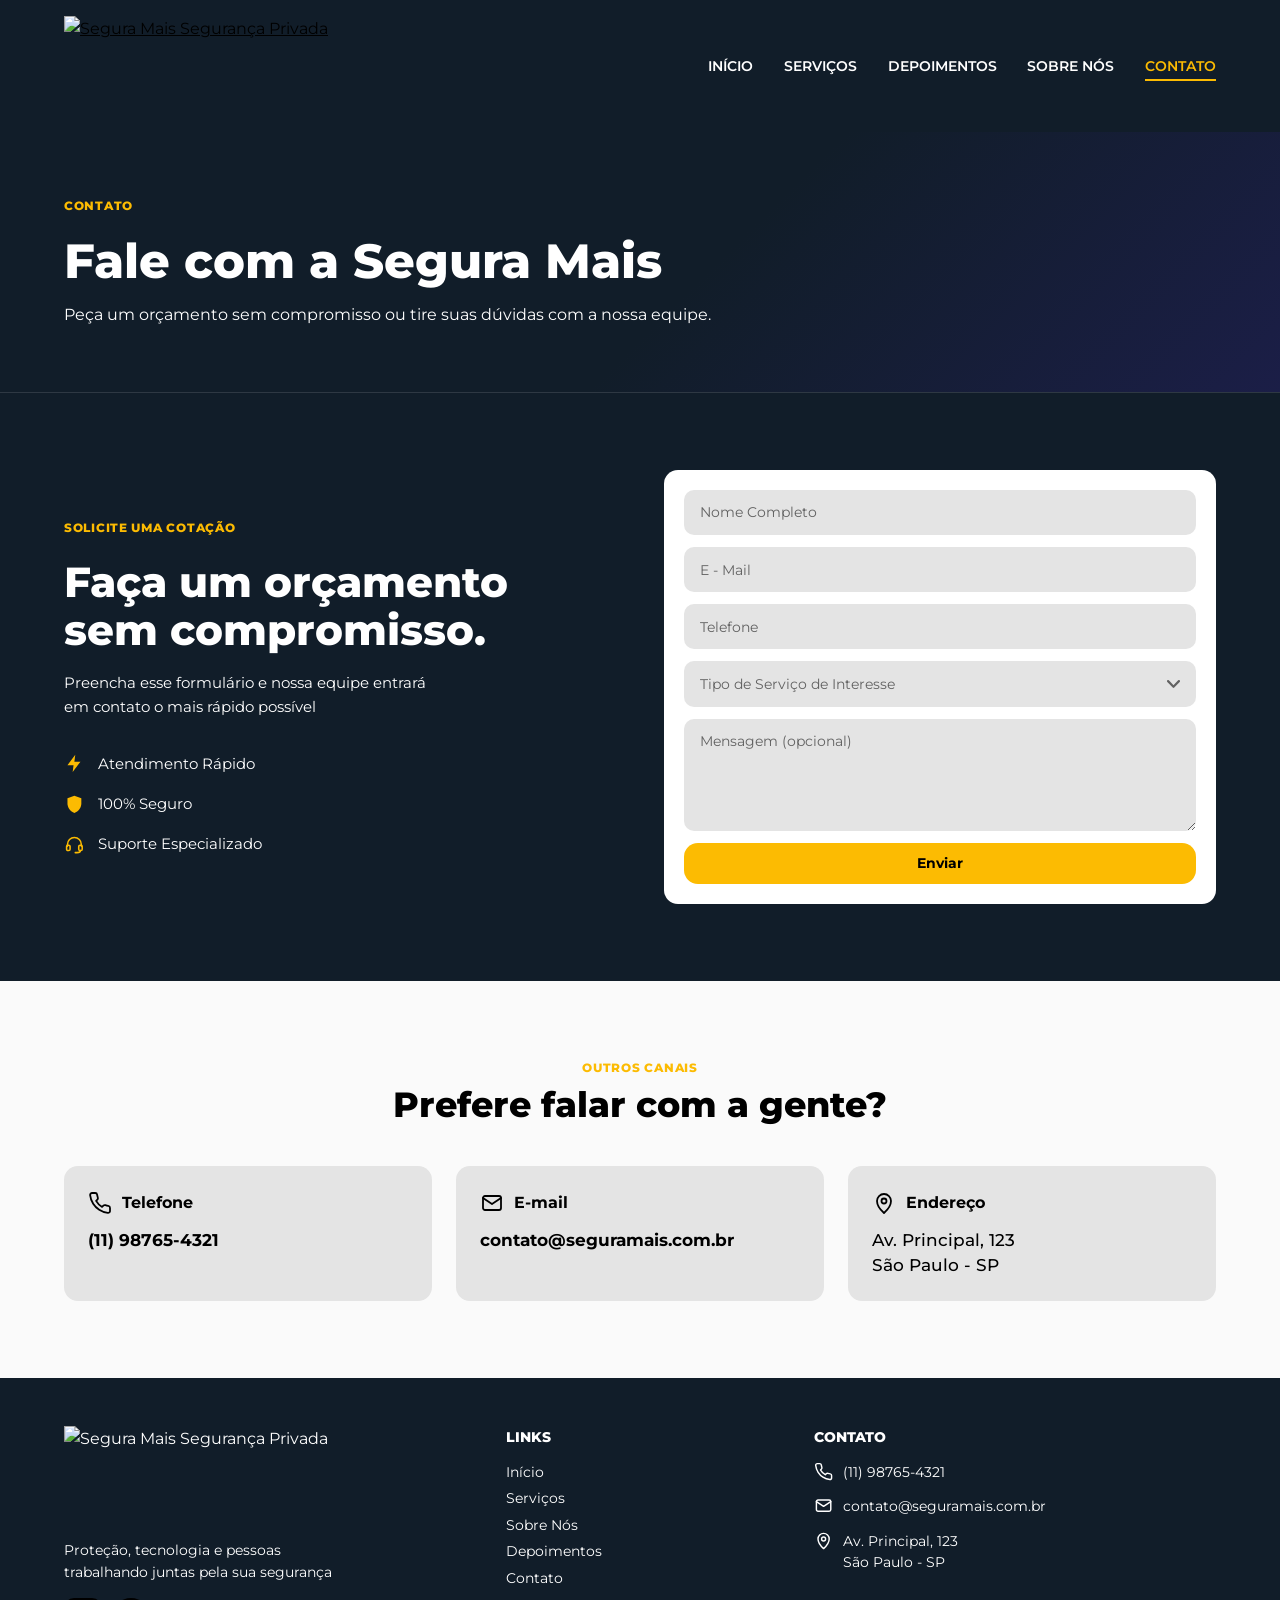
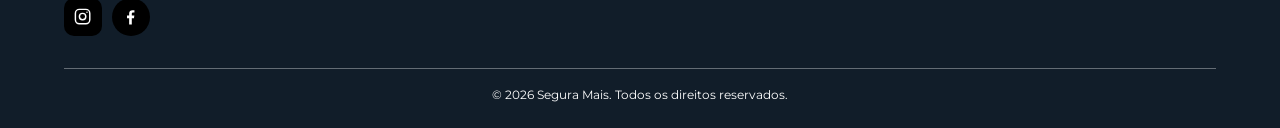
==== contato.html @ f9c40d6e "first commit" ====
<!DOCTYPE html>
<html lang="pt-BR">
<head>
  <meta charset="UTF-8">
  <meta name="viewport" content="width=device-width, initial-scale=1.0">
  <meta name="description" content="Solicite uma cotação sem compromisso ou fale com a equipe da Segura Mais.">
  <title>Segura Mais | Contato</title>
  <link rel="preconnect" href="https://fonts.googleapis.com">
  <link rel="preconnect" href="https://fonts.gstatic.com" crossorigin>
  <link href="https://fonts.googleapis.com/css2?family=Montserrat:wght@400;500;600;700;800&display=swap" rel="stylesheet">
  <link rel="stylesheet" href="style.css">
</head>
<body>

  <header class="topo">
    <div class="container topo__conteudo">
      <a class="logo" href="index.html">
        <img src="Imagens/logoseguramais.png" alt="Segura Mais Segurança Privada" width="auto" height="52">
      </a>

      <!-- Menu hambúrguer do celular feito só com CSS (checkbox + label), sem JavaScript -->
      <input type="checkbox" id="menu-toggle" class="menu-toggle">
      <label for="menu-toggle" class="menu-botao" aria-label="Abrir ou fechar o menu"><span></span></label>

      <nav class="menu" aria-label="Menu principal">
        <ul>
          <li><a href="index.html">Início</a></li>
          <li><a href="servicos.html">Serviços</a></li>
          <li><a href="index.html#depoimentos">Depoimentos</a></li>
          <li><a href="sobre.html">Sobre Nós</a></li>
          <li><a href="contato.html" class="ativo" aria-current="page">Contato</a></li>
        </ul>
      </nav>
    </div>
  </header>

  <main>

    <section class="topo-pagina">
      <div class="container">
        <span class="eyebrow">Contato</span>
        <h1>Fale com a Segura Mais</h1>
        <p>Peça um orçamento sem compromisso ou tire suas dúvidas com a nossa equipe.</p>
      </div>
    </section>

    <section class="cotacao" id="cotacao">
      <div class="container cotacao__grade">
        <div class="cotacao__texto">
          <span class="eyebrow">Solicite uma cotação</span>
          <h2 class="titulo">Faça um orçamento sem compromisso.</h2>
          <p>Preencha esse formulário e nossa equipe entrará em contato o mais rápido possível</p>
          <ul class="vantagens">
            <li><svg class="icone icone--cheio" viewBox="0 0 24 24" aria-hidden="true"><path d="M13 2L4 14h7l-1 8 9-12h-7z"/></svg> Atendimento Rápido</li>
            <li><svg class="icone icone--cheio" viewBox="0 0 24 24" aria-hidden="true"><path d="M12 2l8 3v6c0 5-3.4 9-8 11-4.6-2-8-6-8-11V5z"/></svg> 100% Seguro</li>
            <li><svg class="icone" viewBox="0 0 24 24" aria-hidden="true"><path d="M4 14v-2a8 8 0 0 1 16 0v2"/><rect x="3" y="13" width="4" height="6" rx="1.5"/><rect x="17" y="13" width="4" height="6" rx="1.5"/><path d="M19 19c0 1.5-1.5 2.5-4 2.5h-2"/></svg> Suporte Especializado</li>
          </ul>
        </div>

        <form class="formulario" action="mailto:contato@seguramais.com.br" method="post" enctype="text/plain">
          <label class="visualmente-oculto" for="nome">Nome completo</label>
          <input type="text" id="nome" name="nome" placeholder="Nome Completo" required>

          <label class="visualmente-oculto" for="email">E-mail</label>
          <input type="email" id="email" name="email" placeholder="E - Mail" required>

          <label class="visualmente-oculto" for="telefone">Telefone</label>
          <input type="tel" id="telefone" name="telefone" placeholder="Telefone" required>

          <label class="visualmente-oculto" for="servico">Tipo de serviço de interesse</label>
          <select id="servico" name="servico" required>
            <option value="" selected disabled>Tipo de Serviço de Interesse</option>
            <option value="monitoramento">Monitoramento</option>
            <option value="vigilancia">Vigilância</option>
            <option value="escolta">Escolta Armada</option>
          </select>

          <label class="visualmente-oculto" for="mensagem">Mensagem (opcional)</label>
          <textarea id="mensagem" name="mensagem" rows="4" placeholder="Mensagem (opcional)"></textarea>

          <button type="submit" class="botao botao--amarelo botao--largo">Enviar</button>
        </form>
      </div>
    </section>

    <section class="secao secao--clara">
      <div class="container">
        <div class="cabecalho-secao cabecalho-secao--centro">
          <span class="eyebrow">Outros canais</span>
          <h2 class="titulo">Prefere falar com a gente?</h2>
        </div>

        <div class="grade-servicos">
          <article class="card-servico">
            <h3 class="card-servico__titulo"><svg class="icone" viewBox="0 0 24 24" aria-hidden="true"><path d="M22 16.92v3a2 2 0 0 1-2.18 2 19.79 19.79 0 0 1-8.63-3.07 19.5 19.5 0 0 1-6-6 19.79 19.79 0 0 1-3.07-8.67A2 2 0 0 1 4.11 2h3a2 2 0 0 1 2 1.72 12.84 12.84 0 0 0 .7 2.81 2 2 0 0 1-.45 2.11L8.09 9.91a16 16 0 0 0 6 6l1.27-1.27a2 2 0 0 1 2.11-.45 12.84 12.84 0 0 0 2.81.7A2 2 0 0 1 22 16.92z"/></svg> Telefone</h3>
            <p><a href="tel:+5511987654321">(11) 98765-4321</a></p>
          </article>

          <article class="card-servico">
            <h3 class="card-servico__titulo"><svg class="icone" viewBox="0 0 24 24" aria-hidden="true"><rect x="3" y="5" width="18" height="14" rx="2"/><path d="M3 7l9 6 9-6"/></svg> E-mail</h3>
            <p><a href="mailto:contato@seguramais.com.br">contato@seguramais.com.br</a></p>
          </article>

          <article class="card-servico">
            <h3 class="card-servico__titulo"><svg class="icone" viewBox="0 0 24 24" aria-hidden="true"><path d="M12 22s7-6.2 7-12a7 7 0 0 0-14 0c0 5.8 7 12 7 12z"/><circle cx="12" cy="10" r="2.5"/></svg> Endereço</h3>
            <p>Av. Principal, 123<br>São Paulo - SP</p>
          </article>
        </div>
      </div>
    </section>
  </main>

  <footer class="rodape">
    <div class="container rodape__grade">
      <div class="rodape__marca">
        <a class="logo" href="index.html">
          <img src="Imagens/logoseguramais.png" alt="Segura Mais Segurança Privada" width="187" height="52">
        </a>
        <p>Proteção, tecnologia e pessoas trabalhando juntas pela sua segurança</p>
        <div class="redes">
          <a href="https://www.instagram.com/" target="_blank" rel="noopener" aria-label="Instagram"><svg class="icone" viewBox="0 0 24 24" aria-hidden="true"><rect x="3" y="3" width="18" height="18" rx="5"/><circle cx="12" cy="12" r="4"/><path d="M17.5 6.5h.01"/></svg></a>
          <a href="https://www.facebook.com/" target="_blank" rel="noopener" aria-label="Facebook"><svg class="icone icone--cheio" viewBox="0 0 24 24" aria-hidden="true"><path d="M13.5 22v-8h2.7l.5-3.3h-3.2V8.6c0-1 .4-1.7 1.8-1.7h1.5V4.1C16.1 4 15.2 4 14.2 4 11.9 4 10.2 5.4 10.2 8v2.7H7.5V14h2.7v8z"/></svg></a>
        </div>
      </div>

      <nav class="rodape__links" aria-label="Links do rodapé">
        <h2>Links</h2>
        <ul>
          <li><a href="index.html">Início</a></li>
          <li><a href="servicos.html">Serviços</a></li>
          <li><a href="sobre.html">Sobre Nós</a></li>
          <li><a href="index.html#depoimentos">Depoimentos</a></li>
          <li><a href="contato.html">Contato</a></li>
        </ul>
      </nav>

      <div class="rodape__contato">
        <h2>Contato</h2>
        <ul>
          <li><svg class="icone" viewBox="0 0 24 24" aria-hidden="true"><path d="M22 16.92v3a2 2 0 0 1-2.18 2 19.79 19.79 0 0 1-8.63-3.07 19.5 19.5 0 0 1-6-6 19.79 19.79 0 0 1-3.07-8.67A2 2 0 0 1 4.11 2h3a2 2 0 0 1 2 1.72 12.84 12.84 0 0 0 .7 2.81 2 2 0 0 1-.45 2.11L8.09 9.91a16 16 0 0 0 6 6l1.27-1.27a2 2 0 0 1 2.11-.45 12.84 12.84 0 0 0 2.81.7A2 2 0 0 1 22 16.92z"/></svg><a href="tel:+5511987654321">(11) 98765-4321</a></li>
          <li><svg class="icone" viewBox="0 0 24 24" aria-hidden="true"><rect x="3" y="5" width="18" height="14" rx="2"/><path d="M3 7l9 6 9-6"/></svg><a href="mailto:contato@seguramais.com.br">contato@seguramais.com.br</a></li>
          <li><svg class="icone" viewBox="0 0 24 24" aria-hidden="true"><path d="M12 22s7-6.2 7-12a7 7 0 0 0-14 0c0 5.8 7 12 7 12z"/><circle cx="12" cy="10" r="2.5"/></svg><address>Av. Principal, 123<br>São Paulo - SP</address></li>
        </ul>
      </div>
    </div>

    <div class="container">
      <p class="rodape__base">&copy; 2026 Segura Mais. Todos os direitos reservados.</p>
    </div>
  </footer>

</body>
---- style.css ----
:root {
  --preto: #000000;
  --azul-escuro: #1b1e47;
  --azul: #1e2573;
  --amarelo: #fcbb02;
  --cinza: #626262;
  --cinza-claro: #e4e4e4;
  --branco: #ffffff;

  --fundo-escuro: #111d29;
  --fundo-claro: #fafafa;
  --fundo-card: #f2f2f2;

  --fonte: "Montserrat", Arial, Helvetica, sans-serif;
}

* {
  box-sizing: border-box;
  margin: 0;
  padding: 0;
}

html {
  scroll-behavior: smooth;
}

body {
  font-family: var(--fonte);
  line-height: 1.6;
  color: var(--preto);
  background-color: var(--fundo-claro);
}

img {
  display: block;
  max-width: 100%;
  height: auto;
}

ul {
  list-style: none;
}

a {
  color: inherit;
}

:focus-visible {
  outline: 3px solid var(--azul);
  outline-offset: 3px;
}

.topo :focus-visible,
.hero :focus-visible,
.topo-pagina :focus-visible,
.cotacao :focus-visible,
.chamada :focus-visible,
.rodape :focus-visible {
  outline-color: var(--amarelo);
}

.formulario :focus-visible {
  outline-color: var(--azul);
}

.visualmente-oculto {
  position: absolute;
  width: 1px;
  height: 1px;
  overflow: hidden;
  clip: rect(0 0 0 0);
  white-space: nowrap;
}

.container {
  width: min(1200px, 90%);
  margin-inline: auto;
}

.secao {
  padding-block: clamp(3rem, 6vw, 5rem);
}

.secao--clara {
  background-color: var(--fundo-claro);
}

.secao--compacta {
  padding-block: clamp(2rem, 4vw, 3.5rem);
}

.cabecalho-secao {
  margin-bottom: 2.5rem;
}

.cabecalho-secao--centro {
  text-align: center;
}

.eyebrow {
  display: block;
  margin-bottom: 0.4rem;
  font-size: 0.75rem;
  font-weight: 800;
  letter-spacing: 0.06em;
  text-transform: uppercase;
  color: var(--amarelo);
}

.titulo {
  font-size: clamp(1.6rem, 3vw, 2.2rem);
  font-weight: 800;
  line-height: 1.2;
}

.botoes {
  display: flex;
  flex-wrap: wrap;
  gap: 0.75rem;
}

.botao {
  display: inline-flex;
  justify-content: center;
  align-items: center;
  gap: 0.5rem;
  padding: 0.8rem 1.6rem;
  border: 0;
  border-radius: 14px;
  font-family: inherit;
  font-size: 0.85rem;
  font-weight: 700;
  line-height: 1.2;
  text-decoration: none;
  cursor: pointer;
  transition: transform 0.2s ease, background-color 0.2s ease;
}

.botao:hover {
  transform: translateY(-2px);
}

.botao--amarelo {
  color: var(--preto);
  background-color: var(--amarelo);
}

.botao--amarelo:hover {
  background-color: #e5a800;
}

.botao--azul {
  color: var(--branco);
  background-color: var(--azul);
}

.botao--azul:hover {
  background-color: var(--azul-escuro);
}

.botao--largo {
  width: 100%;
}

.icone {
  flex-shrink: 0;
  width: 1.5rem;
  height: 1.5rem;
  fill: none;
  stroke: currentColor;
  stroke-width: 1.8;
  stroke-linecap: round;
  stroke-linejoin: round;
}

.icone--cheio {
  fill: currentColor;
  stroke: none;
}


.topo {
  background-color: var(--fundo-escuro);
}

.topo__conteudo {
  display: flex;
  justify-content: space-between;
  align-items: center;
  flex-wrap: wrap;
  gap: 1rem;
  padding-block: 1rem;
}

.logo {
  display: block;
}

.logo img {
  width: auto;
  height:100px;
}

.menu ul {
  display: flex;
  gap: clamp(1rem, 2.4vw, 2.2rem);
}

.menu a {
  padding-block: 0.3rem;
  border-bottom: 2px solid transparent;
  font-size: 0.85rem;
  font-weight: 600;
  text-transform: uppercase;
  text-decoration: none;
  color: var(--branco);
  transition: color 0.2s ease, border-color 0.2s ease;
}

.menu a:hover,
.menu a.ativo {
  color: var(--amarelo);
  border-bottom-color: var(--amarelo);
}
.menu-toggle{
  position: absolute;
  opacity: 0;
  pointer-events: none;
}

.menu-botao {
  display: none;
}

.hero {
  overflow: hidden;
  color: var(--branco);
  background-color: var(--fundo-escuro);
}

.hero__grade {
  display: grid;
  grid-template-columns: 1.1fr 1fr;
  align-items: end;
  gap: 2rem;
  min-height: 540px;
}

.hero__texto {
  display: flex;
  flex-direction: column;
  align-items: flex-start;
  align-self: center;
  gap: 1.25rem;
  padding-block: 3rem;
}

.hero h1 {
  max-width: 10em;
  font-size: clamp(2.1rem, 4.6vw, 3.5rem);
  font-weight: 800;
  line-height: 1.1;
}

.hero__descricao {
  max-width: 42ch;
  font-size: 0.95rem;
  letter-spacing: 0.06em;
}

.hero__imagem {
  justify-self: end;
  width: 100%;
  max-width: 520px;
}

.grade-servicos {
  display: grid;
  grid-template-columns: repeat(auto-fit, minmax(260px, 1fr));
  gap: 1.5rem;
}

.card-servico {
  display: flex;
  flex-direction: column;
  gap: 0.8rem;
  padding: 1.5rem;
  border-radius: 14px;
  background-color: var(--cinza-claro);
}

.card-servico__titulo {
  display: flex;
  align-items: center;
  gap: 0.6rem;
  font-size: 1rem;
  font-weight: 700;
}

.card-servico p {
  font-size: 1.05rem;
  font-weight: 500;
  line-height: 1.45;
}

.card-servico a {
  font-weight: 700;
  text-decoration: none;
}

.card-servico a:hover {
  text-decoration: underline;
}

.sobre-resumo {
  display: grid;
  grid-template-columns: 1fr 2fr;
  align-items: center;
  gap: 2.5rem;
}

.sobre-resumo img,
.bloco img {
  width: 100%;
  aspect-ratio: 4 / 3;
  object-fit: cover;
  border-radius: 14px;
}

.sobre-resumo__texto {
  display: flex;
  flex-direction: column;
  align-items: flex-start;
  gap: 0.9rem;
}

.sobre-resumo__texto p {
  font-size: 1.05rem;
}

.carrossel {
  position: relative;
}

.carrossel__radio {
  position: absolute;
  opacity: 0;
  pointer-events: none;
}

.carrossel__janela {
  overflow: hidden;
}

.carrossel__trilho {
  display: flex;
  transition: transform 0.5s ease;
}

#dep-2:checked ~ .carrossel__janela .carrossel__trilho {
  transform: translateX(-100%);
}

#dep-3:checked ~ .carrossel__janela .carrossel__trilho {
  transform: translateX(-200%);
}

.carrossel__pagina {
  display: grid;
  flex: 0 0 100%;
  grid-template-columns: 1fr 1fr;
  gap: 1.5rem;
}

.depoimento {
  display: flex;
  flex-direction: column;
  justify-content: space-between;
  gap: 1.25rem;
  padding: 1.5rem;
  border-radius: 14px;
  background-color: var(--fundo-card);
}

.depoimento blockquote::before {
  content: "\201C";
  display: block;
  margin-bottom: 0.3rem;
  font-size: 2.6rem;
  font-weight: 800;
  line-height: 0.8;
}

.depoimento blockquote p {
  font-size: 1.05rem;
  line-height: 1.45;
}

.depoimento__autor {
  display: flex;
  align-items: center;
  gap: 0.8rem;
}

.depoimento__autor strong {
  display: block;
  font-size: 0.95rem;
  line-height: 1.2;
}

.depoimento__autor div span {
  font-size: 0.85rem;
}

.avatar {
  position: relative;
  flex-shrink: 0;
  width: 44px;
  height: 44px;
  overflow: hidden;
  border-radius: 50%;
  background-color: #cfcfcf;
}

.avatar::before,
.avatar::after {
  content: "";
  position: absolute;
  left: 50%;
  border-radius: 50%;
  background-color: #5b5b5b;
  transform: translateX(-50%);
}

.avatar::before {
  top: 20%;
  width: 36%;
  aspect-ratio: 1;
}

.avatar::after {
  top: 62%;
  width: 72%;
  aspect-ratio: 1;
}

.carrossel__pontos {
  display: flex;
  justify-content: center;
  gap: 0.6rem;
  margin-top: 1.5rem;
}

.carrossel__pontos label {
  width: 14px;
  height: 14px;
  border-radius: 50%;
  background-color: var(--branco);
  box-shadow: 0 1px 3px rgba(0, 0, 0, 0.3);
  cursor: pointer;
}

#dep-1:checked ~ .carrossel__pontos label:nth-child(1),
#dep-2:checked ~ .carrossel__pontos label:nth-child(2),
#dep-3:checked ~ .carrossel__pontos label:nth-child(3) {
  background-color: var(--preto);
}

#dep-1:focus-visible ~ .carrossel__pontos label:nth-child(1),
#dep-2:focus-visible ~ .carrossel__pontos label:nth-child(2),
#dep-3:focus-visible ~ .carrossel__pontos label:nth-child(3) {
  outline: 3px solid var(--azul);
  outline-offset: 3px;
}

.cotacao {
  padding-block: clamp(3rem, 6vw, 5rem);
  color: var(--branco);
  background-color: var(--fundo-escuro);
}

.cotacao__grade {
  display: grid;
  grid-template-columns: 1fr 1fr;
  align-items: center;
  gap: 3rem;
}

.cotacao__texto {
  display: flex;
  flex-direction: column;
  align-items: flex-start;
  gap: 1rem;
}

.cotacao .titulo {
  max-width: 12em;
  font-size: clamp(1.8rem, 3.4vw, 2.6rem);
  line-height: 1.15;
}

.cotacao__texto > p {
  max-width: 38ch;
  font-size: 0.95rem;
}

.vantagens {
  display: flex;
  flex-direction: column;
  gap: 1rem;
  margin-top: 1rem;
}

.vantagens li {
  display: flex;
  align-items: center;
  gap: 0.8rem;
  font-size: 0.95rem;
}

.vantagens .icone {
  width: 1.3rem;
  height: 1.3rem;
  color: var(--amarelo);
}

.formulario {
  display: flex;
  flex-direction: column;
  gap: 0.75rem;
  padding: 1.25rem;
  border-radius: 14px;
  color: var(--preto);
  background-color: var(--branco);
}

.formulario input,
.formulario select,
.formulario textarea {
  width: 100%;
  padding: 0.85rem 1rem;
  border: 0;
  border-radius: 10px;
  font-family: inherit;
  font-size: 0.9rem;
  color: var(--preto);
  background-color: var(--cinza-claro);
}

.formulario ::placeholder {
  color: var(--cinza);
  opacity: 1;
}

.formulario textarea {
  min-height: 7rem;
  resize: vertical;
}

.formulario select {
  padding-right: 2.5rem;
  appearance: none;
  background-image: url("data:image/svg+xml,%3Csvg xmlns='http://www.w3.org/2000/svg' viewBox='0 0 12 8'%3E%3Cpath d='M1 1l5 5 5-5' fill='none' stroke='%23626262' stroke-width='2' stroke-linecap='round' stroke-linejoin='round'/%3E%3C/svg%3E");
  background-repeat: no-repeat;
  background-position: right 1rem center;
  background-size: 0.8rem;
}

.formulario select:invalid {
  color: var(--cinza);
}

.rodape {
  color: var(--branco);
  background-color: var(--fundo-escuro);
}

.rodape__grade {
  display: grid;
  grid-template-columns: 1.5fr 1fr 1.5fr;
  gap: 2.5rem;
  padding-block: 3rem 2rem;
}

.rodape__marca {
  display: flex;
  flex-direction: column;
  align-items: flex-start;
  gap: 0.9rem;
}

.rodape__marca p {
  max-width: 30ch;
  font-size: 0.85rem;
}

.redes {
  display: flex;
  gap: 0.6rem;
}

.redes a {
  display: grid;
  place-items: center;
  width: 38px;
  height: 38px;
  border-radius: 10px;
  color: var(--branco);
  background-color: var(--preto);
  transition: transform 0.2s ease;
}

.redes a:last-child {
  border-radius: 50%;
}

.redes a:hover {
  transform: translateY(-2px);
}

.redes .icone {
  width: 1.2rem;
  height: 1.2rem;
}

.rodape h2 {
  margin-bottom: 0.8rem;
  font-size: 0.9rem;
  font-weight: 800;
  text-transform: uppercase;
}

.rodape__links ul {
  display: flex;
  flex-direction: column;
  gap: 0.3rem;
  font-size: 0.85rem;
}

.rodape a {
  text-decoration: none;
}

.rodape address {
  font-style: normal;
}

.rodape__links a:hover,
.rodape__contato a:hover {
  text-decoration: underline;
}

.rodape__contato ul {
  display: flex;
  flex-direction: column;
  gap: 0.8rem;
}

.rodape__contato li {
  display: flex;
  align-items: flex-start;
  gap: 0.6rem;
  font-size: 0.85rem;
}

.rodape__contato .icone {
  width: 1.2rem;
  height: 1.2rem;
}

.rodape__base {
  padding-block: 1rem 1.5rem;
  border-top: 1px solid rgba(255, 255, 255, 0.35);
  font-size: 0.75rem;
  text-align: center;
}

.topo-pagina {
  padding-block: clamp(2.5rem, 5vw, 4rem);
  color: var(--branco);
  background: linear-gradient(135deg, var(--fundo-escuro) 55%, var(--azul-escuro));
}

.topo-pagina .container {
  display: flex;
  flex-direction: column;
  align-items: flex-start;
  gap: 0.8rem;
}

.topo-pagina + .cotacao {
  border-top: 1px solid rgba(255, 255, 255, 0.12);
}

.topo-pagina h1 {
  font-size: clamp(2rem, 4.5vw, 3rem);
  font-weight: 800;
  line-height: 1.15;
}

.topo-pagina p {
  max-width: 60ch;
}

.lista-blocos {
  display: flex;
  flex-direction: column;
  gap: clamp(2.5rem, 5vw, 4rem);
}

.bloco {
  display: grid;
  grid-template-columns: 1fr 1fr;
  align-items: center;
  gap: clamp(1.5rem, 4vw, 3rem);
}

.bloco--invertido img {
  order: 2;
}

.bloco__texto {
  display: flex;
  flex-direction: column;
  align-items: flex-start;
  gap: 0.9rem;
}

.bloco h2 {
  display: flex;
  align-items: center;
  gap: 0.6rem;
  font-size: clamp(1.4rem, 2.6vw, 1.9rem);
  font-weight: 800;
  line-height: 1.2;
}

.bloco__ano {
  font-size: 2.4rem;
  font-weight: 800;
  line-height: 1;
  color: var(--azul);
}

.bloco__texto > p {
  font-size: 1.05rem;
}

.lista-check {
  display: flex;
  flex-direction: column;
  gap: 0.5rem;
}

.lista-check li {
  display: flex;
  align-items: center;
  gap: 0.6rem;
  font-weight: 500;
}

.lista-check li::before {
  content: "\2713";
  display: grid;
  place-items: center;
  flex-shrink: 0;
  width: 1.3rem;
  height: 1.3rem;
  border-radius: 50%;
  font-size: 0.7rem;
  font-weight: 800;
  background-color: var(--amarelo);
}

.chamada {
  padding-block: clamp(3rem, 6vw, 4.5rem);
  text-align: center;
  color: var(--branco);
  background-color: var(--fundo-escuro);
}

.chamada .container {
  display: flex;
  flex-direction: column;
  align-items: center;
  gap: 1rem;
}

.chamada p {
  max-width: 50ch;
}
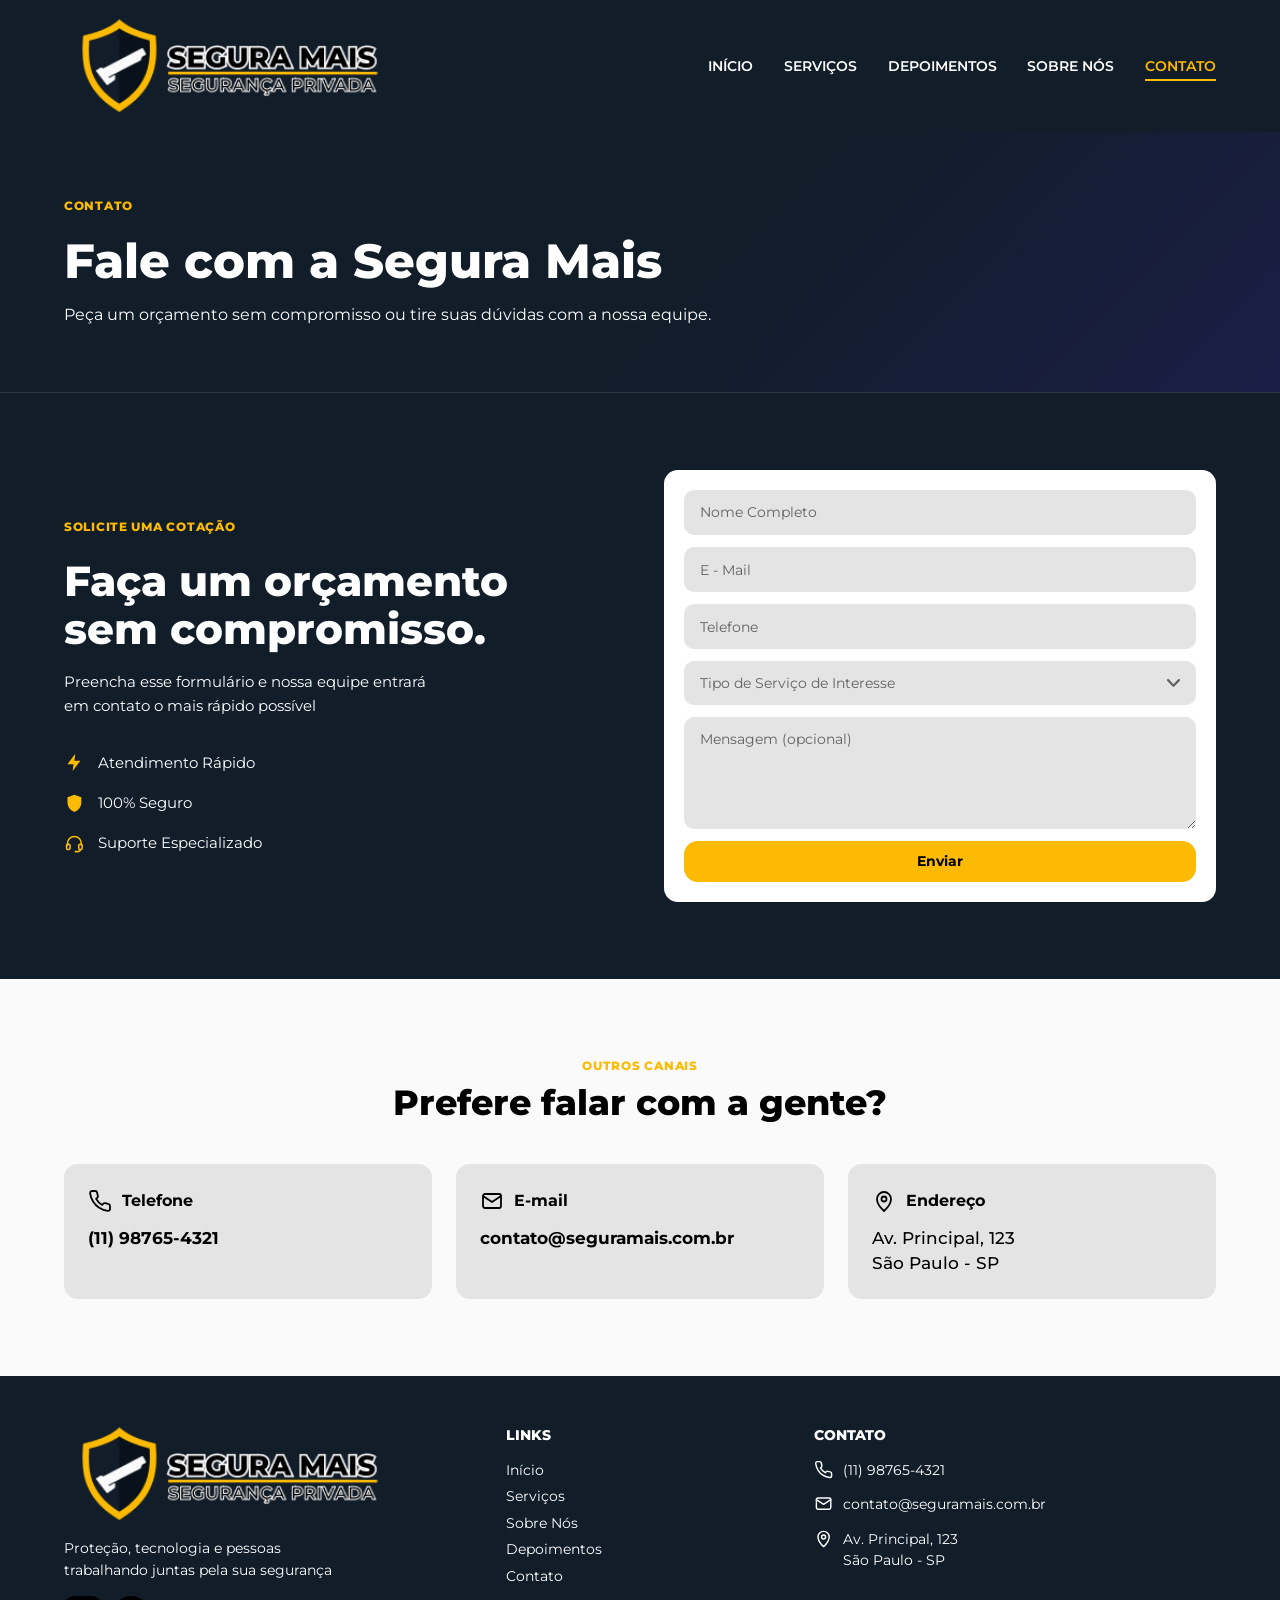
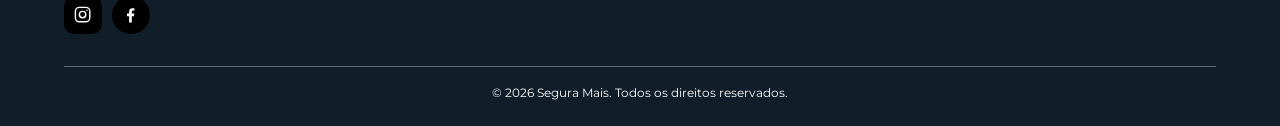
==== commit a9fd2707: "first commit" ====
--- a/contato.html
+++ b/contato.html
@@ -15,7 +15,7 @@
   <header class="topo">
     <div class="container topo__conteudo">
       <a class="logo" href="index.html">
-        <img src="Imagens/logoseguramais.png" alt="Segura Mais Segurança Privada" width="auto" height="52">
+        <img src="imagens/logoseguramais.png" alt="Segura Mais Segurança Privada" width="auto" height="52">
       </a>
 
       <!-- Menu hambúrguer do celular feito só com CSS (checkbox + label), sem JavaScript -->
@@ -114,7 +114,7 @@
     <div class="container rodape__grade">
       <div class="rodape__marca">
         <a class="logo" href="index.html">
-          <img src="Imagens/logoseguramais.png" alt="Segura Mais Segurança Privada" width="187" height="52">
+          <img src="imagens/logoseguramais.png" alt="Segura Mais Segurança Privada" width="187" height="52">
         </a>
         <p>Proteção, tecnologia e pessoas trabalhando juntas pela sua segurança</p>
         <div class="redes">
